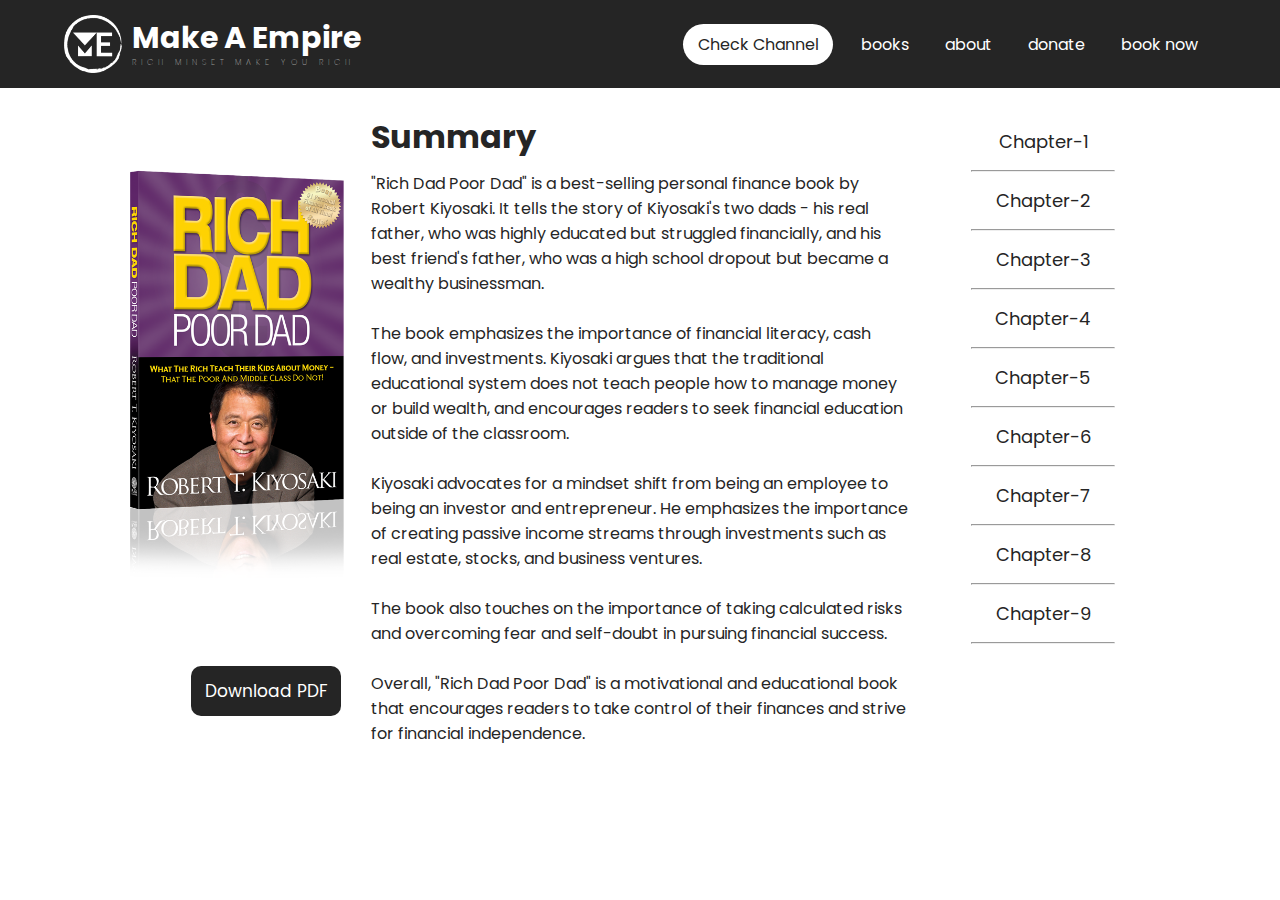
==== index.html @ 9f9144a9 "logo added" ====
<!DOCTYPE html>
<html lang="en">
<head>
    <meta charset="UTF-8">
    <meta http-equiv="X-UA-Compatible" content="IE=edge">
    <meta name="viewport" content="width=device-width, initial-scale=1.0">
    <link rel="preconnect" href="https://fonts.googleapis.com">
    <link rel="preconnect" href="https://fonts.gstatic.com" crossorigin>
    <link href="https://fonts.googleapis.com/css2?family=Poppins:ital,wght@0,100;0,200;0,300;0,500;0,600;0,700;1,100;1,300;1,400;1,500&display=swap" rel="stylesheet">
    <title>Make an Empire - E-Book and book</title>
    <link rel="stylesheet" href="mystyle.css">
</head>
<body>
    <div class="main-contant">
        <nav>
            <div class="logo">
                <img src="img/white logo.png" alt="main logo">
                <div class="logo-text">
                    <h1>Make A Empire</h1>
                    <p>rich minset make you rich</p>
                </div>   
            </div>
            <div class="menu">
                <ul>
                    <a href="https://www.youtube.com/@MakeAempire"><li class="active">Check Channel</li></a>
                    <a href=""><li>books</li></a>
                    <a href=""><li>about</li></a>
                    <a href=""><li>donate</li></a>
                    <a href=""><li>book now</li></a>
                </ul>
            </div>
        </nav>

    <div class="container">
        <div class="row-1">
            <div class="col-1">
                <img src="img/01.png" alt="book images">
                <button><a href="pdf/Rich Dad Poor Dad ( PDFDrive ).pdf" download>Download PDF</a></button>
            </div>
            <div class="col-2">
                <h1>Summary</h1>
                <p>"Rich Dad Poor Dad" is a best-selling personal finance book by Robert Kiyosaki. It tells the story of Kiyosaki's two dads - his real father, who was highly educated but struggled financially, and his best friend's father, who was a high school dropout but became a wealthy businessman.
                    <br>
                    <br>
                    The book emphasizes the importance of financial literacy, cash flow, and investments. Kiyosaki argues that the traditional educational system does not teach people how to manage money or build wealth, and encourages readers to seek financial education outside of the classroom.
                    <br>
                    <br>
                    
                    Kiyosaki advocates for a mindset shift from being an employee to being an investor and entrepreneur. He emphasizes the importance of creating passive income streams through investments such as real estate, stocks, and business ventures.
                    <br>
                    <br>
                    
                    The book also touches on the importance of taking calculated risks and overcoming fear and self-doubt in pursuing financial success.
                    <br>
                    <br>
                    
                    Overall, "Rich Dad Poor Dad" is a motivational and educational book that encourages readers to take control of their finances and strive for financial independence.
                                       
            </p>
            </div>
            <div class="col-3">
                <ul>
                    <li id="chapter01">Chapter-1</li>
                    <hr>
                    <li id="chapter02">Chapter-2</li>
                    <hr>
                    <li id="chapter03">Chapter-3</li>
                    <hr>
                    <li id="chapter04">Chapter-4</li>
                    <hr>
                    <li id="chapter05">Chapter-5</li>
                    <hr>
                    <li id="chapter06">Chapter-6</li>
                    <hr>
                    <li id="chapter07">Chapter-7</li>
                    <hr>
                    <li id="chapter08">Chapter-8</li>
                    <hr>
                    <li id="chapter09">Chapter-9</li>
                    <hr>
                </ul>
            </div>

        </div>

        <!-- chapter-1 secction  -->
    <div class="chapter-1">
        <section class="c-1">

            <div class="box">
                <h1>Chapter-1(Rich Dad Poor Dad)</h1>
                <p>Chapter 1 of "Rich Dad Poor Dad" by Robert Kiyosaki introduces the author and the two dads he learned from, his "rich dad" and his "poor dad." Kiyosaki's "poor dad" was his biological father, who had a Ph.D. and a high-paying job as an educator but struggled financially. Kiyosaki's "rich dad" was the father of his best friend, who didn't have a college education but was extremely wealthy.
                    <br>
                    <br>
                    Kiyosaki explains that his two dads had different beliefs about money and success. His poor dad believed that education was the key to success and that working for a salary was the best way to make a living. His rich dad, on the other hand, believed in learning about money and investing in assets to generate passive income.
                    <br>
                    <br>
                    Kiyosaki also introduces the concept of financial literacy, which he defines as "the ability to read and understand financial statements." He argues that financial literacy is not taught in schools and that many people, including his poor dad, struggle financially because they don't understand the basics of money management.
                    <br>
                    <br>
                    Finally, Kiyosaki emphasizes that the ideas he learned from his rich dad are not just about making money but about achieving financial freedom and independence. He believes that everyone has the potential to become financially literate and achieve financial success, regardless of their background or education.</p>

            <button onclick="goBack()"> Back</button>
            </div>
        </section>
    </div>
    <div class="chapter-2">
        <section class="c-1">

            <div class="box">
                <h1>Chapter-2(Rich Dad Poor Dad)</h1>
                <p>
                    Chapter 2 of "Rich Dad Poor Dad" by Robert Kiyosaki is titled "The Rich Don't Work for Money." In this chapter, Kiyosaki talks about his first job, which was working for his "rich dad" at his store.
                    <br>
                    <br>
                    Kiyosaki explains that his "rich dad" taught him and his friend Mike, who also worked at the store, about the importance of financial education. He taught them that it was important to learn how money works and how to make money work for them, rather than just working for money.
                    <br>
                    <br>
                    One of the key lessons Kiyosaki learned from his "rich dad" was about the difference between assets and liabilities. He explains that an asset is something that puts money in your pocket, while a liability is something that takes money out of your pocket. He also notes that many people mistakenly think that their house is an asset, when in reality, it is often a liability, because it requires money for upkeep and maintenance.
                    <br>
                    <br>
                    Kiyosaki also talks about the importance of learning how to manage risk. He explains that his "rich dad" encouraged him to take risks and learn from his failures, because that is how he would learn and grow as an investor.
                    <br>
                    <br>
                    Overall, the main message of this chapter is that it is important to learn how to make money work for you, rather than just working for money. By developing financial literacy and learning about assets, liabilities, and risk management, you can create a path towards financial freedom and independence.
                </p>
            <button onclick="goBack()"> Back</button>
            </div>
        </section>
    </div>
    <div class="chapter-3">
        <section class="c-1">

            <div class="box">
                <h1>Chapter-3(Rich Dad Poor Dad)</h1>
                <p>
                    Chapter 3 of "Rich Dad Poor Dad" by Robert Kiyosaki is titled "Why Teach Financial Literacy?" In this chapter, Kiyosaki explains the importance of teaching financial literacy to children and adults alike.
                    <br>
                    <br>
                    Kiyosaki talks about how his "rich dad" taught him and his friend Mike about money and investing from a young age, and how this education helped them become financially successful. He contrasts this with the financial education he received from his "poor dad," who believed that the best way to become rich was to work hard, get a good education, and save money.
                    <br>
                    <br>
                    According to Kiyosaki, the problem with this approach is that it assumes that the economy will always be stable and that a job will always be secure. He argues that in today's economy, it is more important than ever to have financial literacy and be able to create multiple streams of income.
                    <br>
                    <br>
                    Kiyosaki also discusses the importance of financial literacy in relation to debt. He notes that many people are trapped in debt because they do not understand how money works and how to manage their finances. He argues that by learning about money and investing, you can become more financially stable and independent.
                    <br>
                    <br>
                    Finally, Kiyosaki emphasizes the importance of taking action and putting what you learn into practice. He notes that many people know what they should be doing to improve their finances, but they do not take action because of fear or a lack of motivation.
                    <br>
                    <br>
                    Overall, the main message of this chapter is that financial literacy is essential for success in today's economy. By learning about money, investing, and debt management, you can create a path towards financial independence and freedom. However, it is important to take action and put what you learn into practice in order to achieve your goals.
                </p>
            <button onclick="goBack()"> Back</button>
            </div>
        </section>
    </div>
    <div class="chapter-4">
        <section class="c-1">

            <div class="box">
                <h1>Chapter-4(Rich Dad Poor Dad)</h1>
                <p>
                    Chapter 4 of "Rich Dad Poor Dad" by Robert Kiyosaki is titled "The History of Taxes and the Power of Corporations." In this chapter, Kiyosaki discusses the history of taxes and the role of corporations in creating wealth.
                    <br>
                    <br>
                    Kiyosaki explains that taxes were originally created to fund wars and other government expenses, but over time they have become more complex and burdensome. He notes that taxes can take a significant chunk out of your income, and that it is important to understand how taxes work in order to minimize your tax burden.
                    <br>
                    <br>
                    Kiyosaki also talks about the power of corporations in creating wealth. He notes that corporations have many advantages over individuals when it comes to taxes and investing. For example, corporations can take advantage of tax deductions and other incentives, and they can also raise capital more easily than individuals.
                    <br>
                    <br>
                    According to Kiyosaki, one of the key lessons to learn from this is that it is important to think like a business owner, even if you are an employee. He argues that by understanding the advantages of corporations and investing like a business owner, you can create wealth and minimize your tax burden.
                    <br>
                    <br>
                    Finally, Kiyosaki talks about the importance of financial education in understanding taxes and investing. He argues that many people are afraid of taxes and investing because they do not understand how they work. By learning about taxes and investing, you can become more confident and successful in managing your finances.
                    <br>
                    <br>
                    Overall, the main message of this chapter is that taxes and corporations play a significant role in creating wealth. By understanding how taxes and corporations work, and by thinking like a business owner, you can create wealth and minimize your tax burden. Financial education is key to understanding these concepts and becoming successful in managing your finances.   
                </p>
            <button onclick="goBack()"> Back</button>
            </div>
        </section>
    </div>
    <div class="chapter-5">
        <section class="c-1">

            <div class="box">
                <h1>Chapter-5(Rich Dad Poor Dad)</h1>
                <p>
                    Chapter 5 of "Rich Dad Poor Dad" by Robert Kiyosaki is titled "The Rich Invent Money." In this chapter, Kiyosaki talks about the difference between working for money and making money work for you.
                    <br>
                    <br>
                    Kiyosaki explains that the rich invent money by creating or investing in assets that generate cash flow. He notes that assets can be anything that puts money in your pocket, such as stocks, real estate, or businesses.
                    <br>
                    <br>
                    According to Kiyosaki, the key to creating wealth is to focus on acquiring assets that generate cash flow, rather than just working for a paycheck. He notes that many people focus on saving money or paying off debt, but these strategies do not necessarily create wealth. Instead, he argues that it is important to focus on building assets that can generate passive income.
                    <br>
                    <br>
                    Kiyosaki also talks about the importance of taking calculated risks in order to create wealth. He notes that the rich are willing to take risks because they understand how money works and how to manage risk. He encourages readers to start small and gradually build up their portfolio of assets over time.
                    <br>
                    <br>
                    Finally, Kiyosaki emphasizes the importance of financial education in creating wealth. He notes that many people are afraid of investing because they do not understand how it works. By learning about money and investing, you can become more confident and successful in managing your finances.
                    <br>
                    <br>
                    Overall, the main message of this chapter is that the rich invent money by acquiring assets that generate cash flow. By focusing on creating passive income streams and taking calculated risks, you can create wealth and achieve financial independence. Financial education is key to understanding how money works and becoming successful in managing your finances.
                </p>
            <button onclick="goBack()"> Back</button>
            
            </div>
        </section>
    </div>
    <div class="chapter-6">
        <section class="c-1">

            <div class="box">
                <h1>Chapter-6(Rich Dad Poor Dad)</h1>
                <p>
                    Chapter 6 of "Rich Dad Poor Dad" by Robert Kiyosaki is titled "Work to Learn-Don't Work for Money." In this chapter, Kiyosaki emphasizes the importance of investing in your education and learning new skills in order to create wealth.
                    <br>
                    <br>
                    Kiyosaki notes that many people focus on working for money, rather than investing in their education and learning new skills. He argues that this is a mistake because jobs are becoming less secure, and it is becoming increasingly important to be able to adapt and learn new things.
                    <br>
                    <br>
                    According to Kiyosaki, the key to creating wealth is to work to learn, rather than working for money. He notes that by investing in your education and learning new skills, you can create opportunities for yourself and become more valuable to others.
                    <br>
                    <br>
                    Kiyosaki also talks about the importance of developing a financial education. He notes that many people are afraid of money and investing because they do not understand how they work. By developing a financial education, you can become more confident and successful in managing your finances.
                    <br>
                    <br>
                    Finally, Kiyosaki emphasizes the importance of taking action and applying what you learn. He notes that many people know what they should be doing to improve their financial situation, but they do not take action. He encourages readers to start small and gradually build up their knowledge and skills over time.
                    <br>
                    <br>
                    Overall, the main message of this chapter is that it is important to invest in your education and learning new skills in order to create wealth. By working to learn, rather than working for money, you can create opportunities for yourself and become more valuable to others. Financial education is key to understanding how money works and becoming successful in managing your finances. It is also important to take action and apply what you learn in order to achieve your goals. 
                </p>
            <button onclick="goBack()"> Back</button>
            
            </div>
        </section> 
    </div>
    <div class="chapter-7">
        <section class="c-1">

            <div class="box">
                <h1>Chapter-7(Rich Dad Poor Dad)</h1>
                <p>
                    Chapter 7 of "Rich Dad Poor Dad" by Robert Kiyosaki is titled "Overcoming Obstacles." In this chapter, Kiyosaki talks about the common obstacles that prevent people from achieving financial independence and offers strategies for overcoming them.

                    Kiyosaki notes that one of the biggest obstacles to financial independence is fear. He explains that fear often prevents people from taking risks and making investments that could lead to wealth creation. He encourages readers to recognize their fears and to take calculated risks in order to overcome them.
                    
                    Another obstacle to financial independence is lack of knowledge. Kiyosaki notes that many people are not financially educated and do not understand how money works. He encourages readers to invest in their financial education and to seek out information and resources that can help them become more knowledgeable about money and investing.
                    
                    Kiyosaki also talks about the importance of having a strong mindset and a positive attitude. He notes that many people have limiting beliefs that hold them back from achieving their goals. He encourages readers to develop a growth mindset and to focus on the possibilities rather than the limitations.
                    
                    Finally, Kiyosaki emphasizes the importance of taking action and being persistent in the face of setbacks. He notes that many people give up too easily and do not persist in their efforts to achieve their goals. He encourages readers to stay focused on their goals and to take consistent action towards achieving them.
                    
                    Overall, the main message of this chapter is that there are common obstacles that prevent people from achieving financial independence, but these obstacles can be overcome with the right mindset, knowledge, and actions. By recognizing and addressing these obstacles, and by taking consistent action towards their goals, readers can achieve financial independence and create the life they want. 
                </p>
            <button onclick="goBack()"> Back</button>
            
            </div>
        </section>
    </div>
    <div class="chapter-8">
        <section class="c-1">

            <div class="box">
                <h1>Chapter-8(Rich Dad Poor Dad)</h1>
                <p>
                    Chapter 8 of "Rich Dad Poor Dad" by Robert Kiyosaki is titled "Getting Started." In this chapter, Kiyosaki offers practical advice for readers who want to begin building wealth and achieving financial independence.
                    <br>
                    <br>
                    Kiyosaki notes that the first step to getting started is to change your mindset and adopt a new way of thinking about money. He encourages readers to think of money as a tool for creating wealth, rather than just a means of exchange.
                    <br>
                    <br>
                    Next, Kiyosaki advises readers to take stock of their current financial situation and to create a plan for achieving their financial goals. He notes that it is important to have a clear understanding of your income, expenses, assets, and liabilities, and to develop a strategy for increasing your income and acquiring assets that generate passive income.
                    <br>
                    <br>
                    Kiyosaki also emphasizes the importance of taking action and making small, consistent steps towards your financial goals. He encourages readers to start by setting small financial goals and gradually building up their knowledge and skills over time.
                    <br>
                    <br>
                    Finally, Kiyosaki notes that it is important to surround yourself with people who support and encourage your financial goals. He advises readers to seek out mentors and like-minded individuals who can offer guidance and support as they work towards achieving financial independence.
                    <br>
                    <br>
                    Overall, the main message of this chapter is that getting started on the path to financial independence requires a change in mindset, a clear understanding of your financial situation, a plan for achieving your goals, consistent action, and a supportive network of mentors and peers. By taking these steps, readers can begin building wealth and creating the life they want.
                </p>
            <button onclick="goBack()"> Back</button>
            
            </div>
        </section>
    </div>
    <div class="chapter-9">
        <section class="c-1">

            <div class="box">
                <h1>Chapter-9(Rich Dad Poor Dad)</h1>
                <p>
                    Chapter 9 of "Rich Dad Poor Dad" by Robert Kiyosaki is titled "The CASHFLOW Pattern of Asset Acquisition." In this chapter, Kiyosaki introduces readers to his "CASHFLOW" pattern for acquiring assets and building wealth.                    
                    <br>
                    <br>
                    The CASHFLOW pattern consists of five steps:
                    <br>
                    <br>
                    <ul>
                        <li>Find a reason greater than reality: Kiyosaki notes that having a strong "why" is essential for building wealth. He encourages readers to find a reason for wanting to become financially independent that is greater than the day-to-day realities of life.</li>
                        <br>
                        <li>Make daily choices: Kiyosaki emphasizes that building wealth requires making daily choices that are aligned with your financial goals. He encourages readers to focus on acquiring assets that generate passive income, rather than liabilities that drain their resources. </li>
                        <br>
                        <li>Choose friends carefully: Kiyosaki notes that the people we surround ourselves with can have a significant impact on our financial success. He advises readers to choose friends and mentors who are financially successful and can offer guidance and support.</li>
                        <br>
                        <li>Master a formula and then learn a new one: Kiyosaki encourages readers to master a formula for acquiring assets that generate passive income, and then to continue learning and adapting as they progress on their financial journey.</li>
                        <br>
                        <li>Pay yourself first: Kiyosaki emphasizes the importance of paying yourself first by investing in assets that generate passive income, rather than relying solely on earned income from a job.</li>
                        <br>
                    </ul>
                    <br>
                </p>
                <p>
                    Overall, the main message of this chapter is that building wealth requires a systematic approach to acquiring assets and generating passive income. By following the CASHFLOW pattern, readers can develop the habits and mindset needed to achieve financial independence and create the life they want.
                </p>
            <button onclick="goBack()"> Back</button>
            
            </div>
        </section>
    </div>








    </div>



























    </div>
    <!-- script section and events  -->
    <script src="main.js"></script>
</body>
</html>
---- mystyle.css ----
*{
    padding: 0;
    margin: 0;
    font-family: poppins, sans-serif;
    text-decoration: none;
    list-style: none;
    box-sizing: border-box;
    color: white;
}


/* scroll bar  */

::-webkit-scrollbar{
    background-color: white;
    width: 8px;
}
::-webkit-scrollbar-thumb{
    background-color: #252525;
    border-radius: 10px;
}

/* navbar style  */

nav{
    width: 100%;
    height: 100%;
    padding: 15px 5%;
    background-color:#252525;
    display: flex;
    justify-content: space-between;
    z-index: 111;
}
nav .menu ul{
    display: flex;
    text-align: center;
    justify-content: center;
    align-items: center;
    transition: 1s;

}
.logo{
    display: flex;
}
.logo h1{
    font-size: 30px;
    margin: 0;
    color: #ffff;
}
.logo p{
    text-transform: uppercase;
    font-weight: 100;
    font-size: 8px;
    letter-spacing: 5px;
    margin-top: -4px;
}
nav img{
    width: 58px;
    margin-right: 10px;
}
nav .menu{
    margin: auto 0;
}
nav .menu ul a{
    margin: 0 10px;

}
nav .menu ul li{
    transition: 1s;
    width: 100%;
    padding: 8px;
    border-radius: 25px;
}
.menu ul a .active{
    background-color: rgb(255, 255, 255);
    padding: 8px;
    width: 150px;
    border-radius: 25px;
    color: #252525;
}
.menu ul a .active:hover{
    margin: 0;
    width: 150px;
    color: white;
    
}

.menu ul a li:hover{
    color: #252525;
    margin: 0 10px;
    width: 100%;
    background-color:  #00ffff;
}

/* conatianer style  */

.container{
    padding: 25px 8%;
    position: relative;
}
.row-1 h1{
    color: #252525;
    margin-bottom: 10px;

}
.row-1 p{
    color: #252525;
    font-weight: 400;

}
.row-1{
    display: flex;
    
}
.col-1 img{
    width: 80%;
    margin: auto;
}
.col-1{
    flex-basis: 25%;
    display: flex;
    flex-direction: column;
    align-items: end;
}
.col-2{
    flex-basis: 50%;
}


.col-3{
    flex-basis: 10%;
}

.col-3 ul li{
    color: #252525;

}

.col-3{
    text-align: center;
    width: 100%;
    margin: 0 auto;
}
.col-3 hr{
    width: 80%;
    margin: 0 auto;
}
.col-3 ul li{
    width: 180px;
    padding: 15px;
    font-size: 18px;
    transition: 0.5s;
}
.col-3 ul li:hover{
    color: white;
}
.col-3 ul li:hover {
    background-color: #252525;
    border-radius: 2px;
}

.row-1 button{
    font-size: 17px;
    border-radius: 10px;
    outline: none;
    border: none;
    padding: 12px;
    width: 150px;
    background-color: #252525;
    margin: 30px;
    transition: 0.5s;
}
.row-1 button:hover{
    background-color: #00ffff ;
}
.row-1 button:hover a{
    color: #252525;
}

/* chapter-box  */

 
.chapter-1,
.chapter-2,
.chapter-3,
.chapter-4,
.chapter-5,
.chapter-6,
.chapter-7,
.chapter-8,
.chapter-9,
.chapter-10{
    display: flex;
    justify-content: center;
    align-items: center;
    width: 100%;
    display: none;
}
.c-1{
    top: 0;
    position: absolute;
    background-color: #25252564;
    height: 100vh;
    display: flex;
    flex-direction: column;
    justify-content: center;
    align-items: center;


}
.box p,h1{
    color: #252525;
    margin-bottom: 25px;
}
.box ul li{
    color: #252525;
    list-style: decimal;
}
.box button{
    background-color: #252525;
    color: white;
    width: 150px;
    border-radius: 25px;
    padding: 8px;
    cursor: pointer;
}
.box{
    background-color: #ffff;
    width: 80%;
    padding: 40px;
    border-radius: 5px;

}
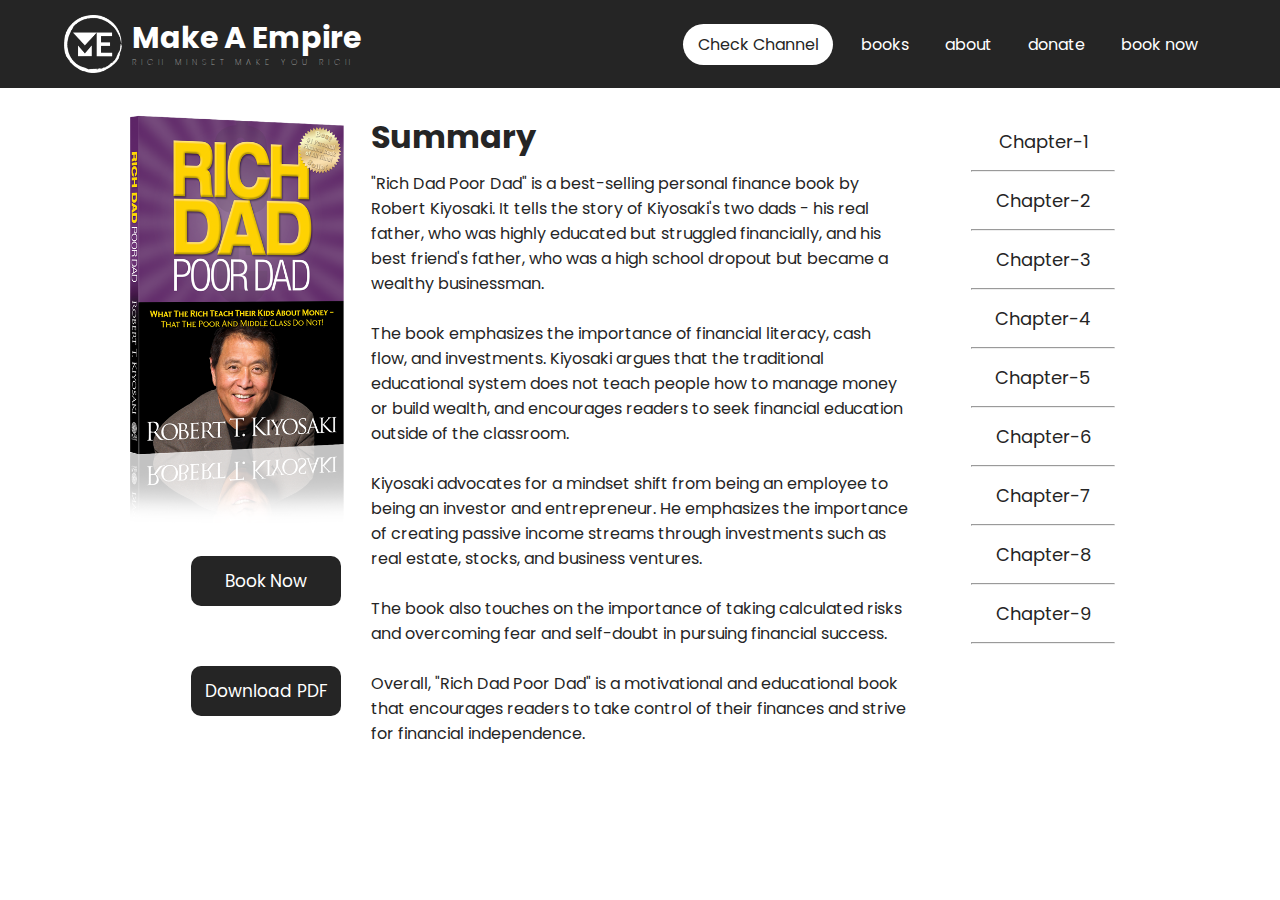
==== commit dea0fa7e: "aa" ====
--- a/index.html
+++ b/index.html
@@ -13,6 +13,7 @@
 <body>
     <div class="main-contant">
         <nav>
+            <a href="index.html">
             <div class="logo">
                 <img src="img/white logo.png" alt="main logo">
                 <div class="logo-text">
@@ -20,10 +21,11 @@
                     <p>rich minset make you rich</p>
                 </div>   
             </div>
+            </a>
             <div class="menu">
                 <ul>
                     <a href="https://www.youtube.com/@MakeAempire"><li class="active">Check Channel</li></a>
-                    <a href=""><li>books</li></a>
+                    <a href="books.html"><li>books</li></a>
                     <a href=""><li>about</li></a>
                     <a href=""><li>donate</li></a>
                     <a href=""><li>book now</li></a>
@@ -35,6 +37,7 @@
         <div class="row-1">
             <div class="col-1">
                 <img src="img/01.png" alt="book images">
+                <button><a href="https://amzn.to/3ZfcJRY">Book Now</a></button>
                 <button><a href="pdf/Rich Dad Poor Dad ( PDFDrive ).pdf" download>Download PDF</a></button>
             </div>
             <div class="col-2">
@@ -60,23 +63,23 @@
             </div>
             <div class="col-3">
                 <ul>
-                    <li id="chapter01">Chapter-1</li>
-                    <hr>
-                    <li id="chapter02">Chapter-2</li>
-                    <hr>
-                    <li id="chapter03">Chapter-3</li>
-                    <hr>
-                    <li id="chapter04">Chapter-4</li>
-                    <hr>
-                    <li id="chapter05">Chapter-5</li>
-                    <hr>
-                    <li id="chapter06">Chapter-6</li>
-                    <hr>
-                    <li id="chapter07">Chapter-7</li>
-                    <hr>
-                    <li id="chapter08">Chapter-8</li>
-                    <hr>
-                    <li id="chapter09">Chapter-9</li>
+                    <li title="Click to check the chapter" id="chapter01">Chapter-1</li>
+                    <hr>
+                    <li title="Click to check the chapter" id="chapter02">Chapter-2</li>
+                    <hr>
+                    <li title="Click to check the chapter" id="chapter03">Chapter-3</li>
+                    <hr>
+                    <li title="Click to check the chapter" id="chapter04">Chapter-4</li>
+                    <hr>
+                    <li title="Click to check the chapter" id="chapter05">Chapter-5</li>
+                    <hr>
+                    <li title="Click to check the chapter" id="chapter06">Chapter-6</li>
+                    <hr>
+                    <li title="Click to check the chapter" id="chapter07">Chapter-7</li>
+                    <hr>
+                    <li title="Click to check the chapter" id="chapter08">Chapter-8</li>
+                    <hr>
+                    <li title="Click to check the chapter" id="chapter09">Chapter-9</li>
                     <hr>
                 </ul>
             </div>
--- a/mystyle.css
+++ b/mystyle.css
@@ -41,6 +41,7 @@
 }
 .logo{
     display: flex;
+    cursor: pointer;
 }
 .logo h1{
     font-size: 30px;
@@ -110,6 +111,7 @@
 }
 .row-1{
     display: flex;
+    flex-wrap: wrap;
     
 }
 .col-1 img{
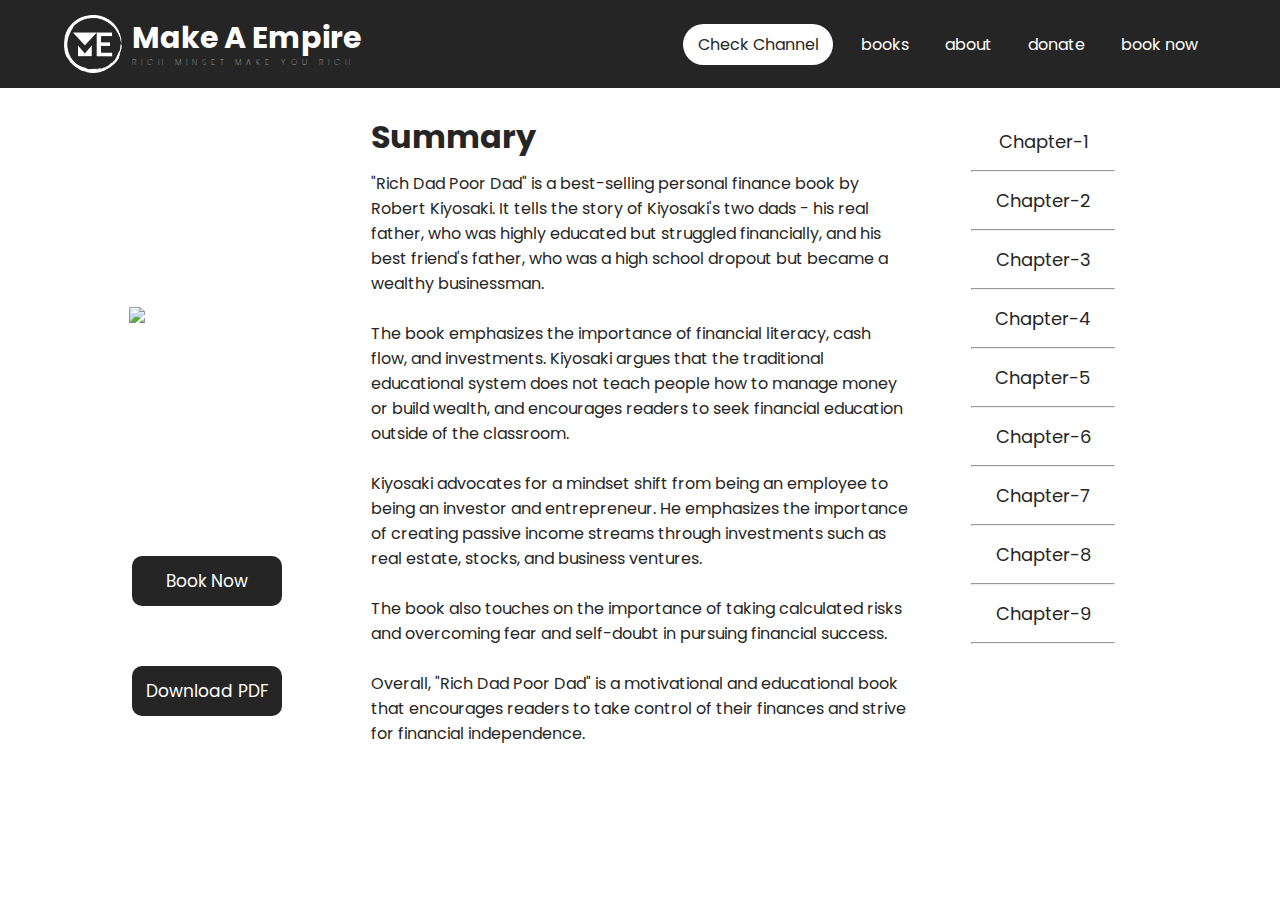
==== commit face5ac6: "01" ====
--- a/index.html
+++ b/index.html
@@ -36,9 +36,12 @@
     <div class="container">
         <div class="row-1">
             <div class="col-1">
-                <img src="img/01.png" alt="book images">
-                <button><a href="https://amzn.to/3ZfcJRY">Book Now</a></button>
-                <button><a href="pdf/Rich Dad Poor Dad ( PDFDrive ).pdf" download>Download PDF</a></button>
+                <img src="img/rich dad poor dad.png" alt="book images">
+                <div class="btn">
+                    <button><a href="https://amzn.to/3ZfcJRY">Book Now</a></button>
+                    <button><a href="pdf/Rich Dad Poor Dad ( PDFDrive ).pdf" download>Download PDF</a></button>
+                </div>
+                
             </div>
             <div class="col-2">
                 <h1>Summary</h1>
@@ -248,15 +251,20 @@
                 <h1>Chapter-7(Rich Dad Poor Dad)</h1>
                 <p>
                     Chapter 7 of "Rich Dad Poor Dad" by Robert Kiyosaki is titled "Overcoming Obstacles." In this chapter, Kiyosaki talks about the common obstacles that prevent people from achieving financial independence and offers strategies for overcoming them.
-
+                    <br>
+                    <br>
                     Kiyosaki notes that one of the biggest obstacles to financial independence is fear. He explains that fear often prevents people from taking risks and making investments that could lead to wealth creation. He encourages readers to recognize their fears and to take calculated risks in order to overcome them.
-                    
+                    <br>
+                    <br>
                     Another obstacle to financial independence is lack of knowledge. Kiyosaki notes that many people are not financially educated and do not understand how money works. He encourages readers to invest in their financial education and to seek out information and resources that can help them become more knowledgeable about money and investing.
-                    
+                    <br>
+                    <br>
                     Kiyosaki also talks about the importance of having a strong mindset and a positive attitude. He notes that many people have limiting beliefs that hold them back from achieving their goals. He encourages readers to develop a growth mindset and to focus on the possibilities rather than the limitations.
-                    
+                    <br>
+                    <br>
                     Finally, Kiyosaki emphasizes the importance of taking action and being persistent in the face of setbacks. He notes that many people give up too easily and do not persist in their efforts to achieve their goals. He encourages readers to stay focused on their goals and to take consistent action towards achieving them.
-                    
+                    <br>
+                    <br>
                     Overall, the main message of this chapter is that there are common obstacles that prevent people from achieving financial independence, but these obstacles can be overcome with the right mindset, knowledge, and actions. By recognizing and addressing these obstacles, and by taking consistent action towards their goals, readers can achieve financial independence and create the life they want. 
                 </p>
             <button onclick="goBack()"> Back</button>
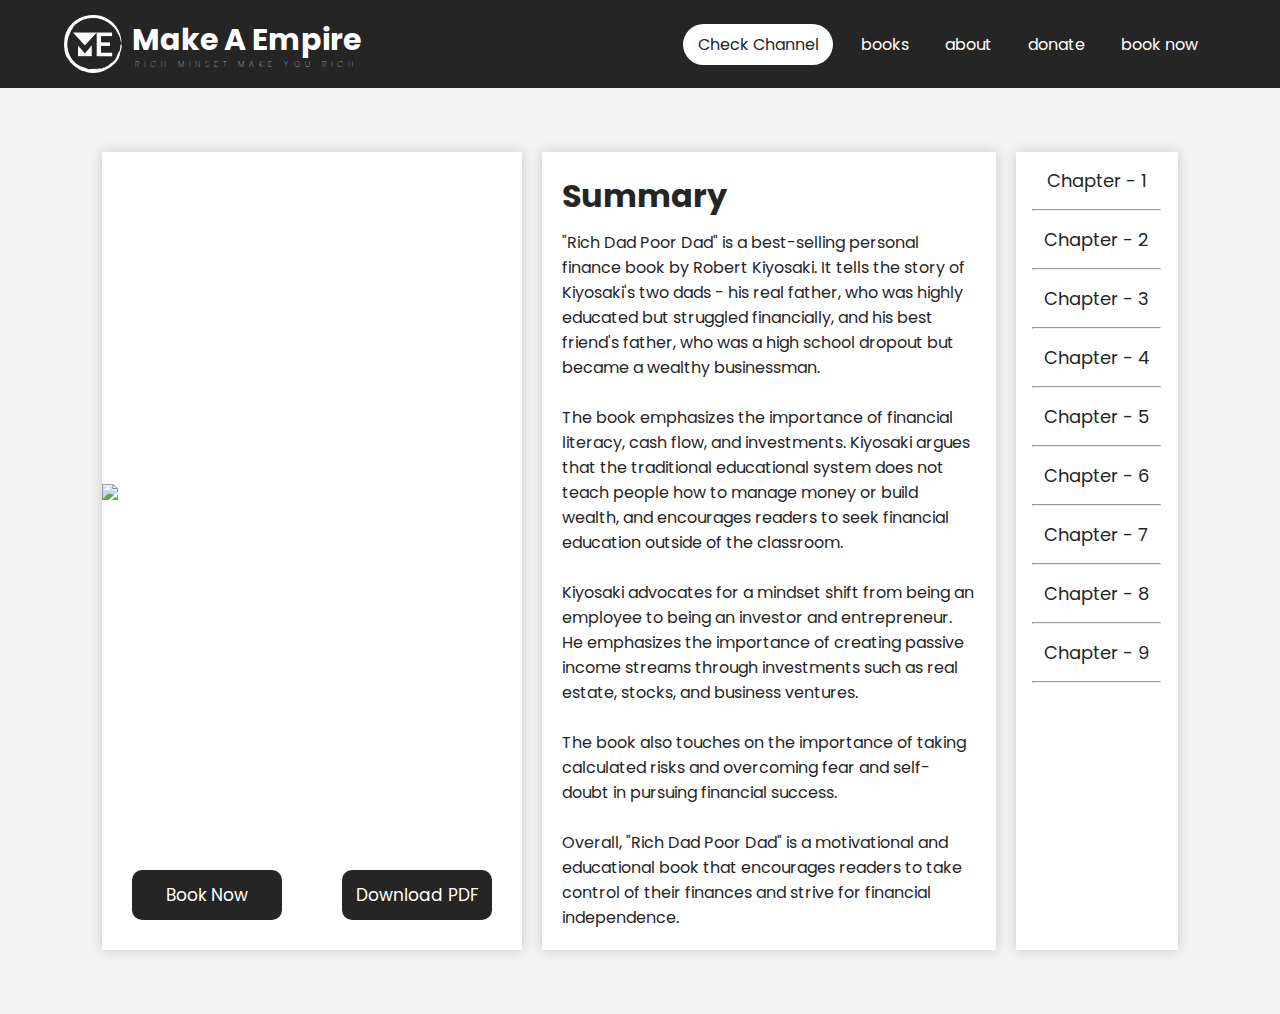
==== commit ca7261d2: "aa" ====
--- a/index.html
+++ b/index.html
@@ -6,6 +6,7 @@
     <meta name="viewport" content="width=device-width, initial-scale=1.0">
     <link rel="preconnect" href="https://fonts.googleapis.com">
     <link rel="preconnect" href="https://fonts.gstatic.com" crossorigin>
+    <script src="https://kit.fontawesome.com/1df1b0320f.js"></script>
     <link href="https://fonts.googleapis.com/css2?family=Poppins:ital,wght@0,100;0,200;0,300;0,500;0,600;0,700;1,100;1,300;1,400;1,500&display=swap" rel="stylesheet">
     <title>Make an Empire - E-Book and book</title>
     <link rel="stylesheet" href="mystyle.css">
@@ -22,6 +23,12 @@
                 </div>   
             </div>
             </a>
+            <div class="menu-icon">
+                <input type="checkbox" class="menu-toggleInput" id="menu-toggle">
+                <label onclick="toggle()" class="menu-toggleLabel" for="menu-toggle">
+                    <div class="menu-toggleBar"></div>
+                </label>
+            </div>
             <div class="menu">
                 <ul>
                     <a href="https://www.youtube.com/@MakeAempire"><li class="active">Check Channel</li></a>
@@ -66,23 +73,23 @@
             </div>
             <div class="col-3">
                 <ul>
-                    <li title="Click to check the chapter" id="chapter01">Chapter-1</li>
-                    <hr>
-                    <li title="Click to check the chapter" id="chapter02">Chapter-2</li>
-                    <hr>
-                    <li title="Click to check the chapter" id="chapter03">Chapter-3</li>
-                    <hr>
-                    <li title="Click to check the chapter" id="chapter04">Chapter-4</li>
-                    <hr>
-                    <li title="Click to check the chapter" id="chapter05">Chapter-5</li>
-                    <hr>
-                    <li title="Click to check the chapter" id="chapter06">Chapter-6</li>
-                    <hr>
-                    <li title="Click to check the chapter" id="chapter07">Chapter-7</li>
-                    <hr>
-                    <li title="Click to check the chapter" id="chapter08">Chapter-8</li>
-                    <hr>
-                    <li title="Click to check the chapter" id="chapter09">Chapter-9</li>
+                    <li title="Click to check the chapter" id="chapter01">Chapter - 1</li>
+                    <hr>
+                    <li title="Click to check the chapter" id="chapter02">Chapter - 2</li>
+                    <hr>
+                    <li title="Click to check the chapter" id="chapter03">Chapter - 3</li>
+                    <hr>
+                    <li title="Click to check the chapter" id="chapter04">Chapter - 4</li>
+                    <hr>
+                    <li title="Click to check the chapter" id="chapter05">Chapter - 5</li>
+                    <hr>
+                    <li title="Click to check the chapter" id="chapter06">Chapter - 6</li>
+                    <hr>
+                    <li title="Click to check the chapter" id="chapter07">Chapter - 7</li>
+                    <hr>
+                    <li title="Click to check the chapter" id="chapter08">Chapter - 8</li>
+                    <hr>
+                    <li title="Click to check the chapter" id="chapter09">Chapter - 9</li>
                     <hr>
                 </ul>
             </div>
--- a/mystyle.css
+++ b/mystyle.css
@@ -6,7 +6,95 @@
     list-style: none;
     box-sizing: border-box;
     color: white;
-}
+
+}
+
+
+body{
+    background-color: #f3f3f3;
+
+}
+
+/* menu icon style  */
+
+/* // .menu-toggleInput */
+.menu-toggleInput {
+	display: none;
+}
+
+/* // .menu-toggleLabel */
+.menu-toggleLabel {
+	position: absolute;
+	top: 30px;
+	right: 30px;
+	height: 30px;
+	width: 30px;
+	display: none;
+	cursor: pointer;
+	z-index: 1;
+}
+
+/* // .menu-toggleBar */
+.menu-toggleBar,
+.menu-toggleBar::before,
+.menu-toggleBar::after {
+	height: 2px;
+	width: 30px;
+	background: #fff;
+	position: absolute;
+	box-shadow: 1px 1px 1px rgba(0,0,0,0.2);
+}
+
+/* // .menu --closed (unchecked) */
+.menu-toggleBar {
+	top: 14px;
+	left: 0;
+	transition: background .2s .3s, box-shadow .2s .3s;
+}
+
+.menu-toggleBar::before {
+	content: '';
+	top: -8px;
+	left: 0;
+	transition: transform .3s, top .2s .3s;
+}
+
+.menu-toggleBar::after {
+	content: '';
+	top: 8px;
+	left: 0;
+	transition: transform .3s ease-in, top .2s .3s;
+}
+
+/* // .menu --open (checked) */
+.menu-toggleInput:checked + .menu-toggleLabel .menu-toggleBar {
+	background: transparent;
+	box-shadow: none;
+	transition: background .2s, box-shadow .2s;
+}
+
+
+.menu-toggleInput:checked + .menu-toggleLabel .menu-toggleBar::before {
+	top: 0;
+	transform: rotate(225deg);
+	transition: top .2s, transform .3s .2s;
+}
+
+.menu-toggleInput:checked + .menu-toggleLabel .menu-toggleBar::after {
+	top: 0;
+	transform: rotate(315deg);
+	transition: top .2s, transform .3s .2s ease-out;
+}
+
+/* Menu-list (Not styled)*/
+.menu-list {
+	display: none;
+}
+
+.menu-toggleInput:checked + .menu-toggleLabel + .menu-list {
+	display: block;
+}
+
 
 
 /* scroll bar  */
@@ -38,6 +126,12 @@
     align-items: center;
     transition: 1s;
 
+}
+.logo-text{
+    display: flex;
+    flex-direction: column;
+    justify-content: center;
+    align-items: center;
 }
 .logo{
     display: flex;
@@ -96,7 +190,7 @@
 /* conatianer style  */
 
 .container{
-    padding: 25px 8%;
+    padding: 5% 8%;
     position: relative;
 }
 .row-1 h1{
@@ -111,11 +205,14 @@
 }
 .row-1{
     display: flex;
-    flex-wrap: wrap;
     
 }
+.col-1,.col-2,.col-3{
+    background-color: white;
+    box-shadow: 0 0 12px #0000002b;
+}
 .col-1 img{
-    width: 80%;
+    width: 100%;
     margin: auto;
 }
 .col-1{
@@ -124,13 +221,18 @@
     flex-direction: column;
     align-items: end;
 }
+.col-1 .btn{
+    display: flex;
+}
 .col-2{
-    flex-basis: 50%;
+    flex-basis: 55%;
+    margin:0 20px;
+    padding: 20px;
 }
 
 
 .col-3{
-    flex-basis: 10%;
+    flex-basis: 20%;
 }
 
 .col-3 ul li{
@@ -141,14 +243,13 @@
 .col-3{
     text-align: center;
     width: 100%;
-    margin: 0 auto;
 }
 .col-3 hr{
     width: 80%;
     margin: 0 auto;
 }
 .col-3 ul li{
-    width: 180px;
+    width: 100%;
     padding: 15px;
     font-size: 18px;
     transition: 0.5s;
@@ -174,6 +275,8 @@
 }
 .row-1 button:hover{
     background-color: #00ffff ;
+    box-shadow: 8px 8px 11px #00e4fba1;
+    transform: translateY(-10px);
 }
 .row-1 button:hover a{
     color: #252525;
@@ -207,6 +310,7 @@
     flex-direction: column;
     justify-content: center;
     align-items: center;
+    backdrop-filter: blur(4px);
 
 
 }
@@ -225,6 +329,7 @@
     border-radius: 25px;
     padding: 8px;
     cursor: pointer;
+    border: none;
 }
 .box{
     background-color: #ffff;
@@ -232,4 +337,93 @@
     padding: 40px;
     border-radius: 5px;
 
+}
+
+
+
+/* responsive design  */
+
+@media (max-width:1007px) {
+    
+
+    nav{
+        flex-direction: column;
+    }
+
+    .menu{
+        position: fixed;
+        top: 0; 
+        left: 0;
+        width: 60%;
+        height: 100%;
+        background-color: #201b1b87;
+        z-index: 11111;
+        overflow: hidden;
+        transition: 0.5s;
+        backdrop-filter: blur(3px);
+    }
+    .menu ul{
+        display: block !important;
+    }
+    .menu ul a li:hover{
+        border-radius: 0;
+        margin: 0;
+    }
+    .menu ul a .active{
+        width: 100%;
+        border-radius: 0;
+    }
+    .menu-toggleLabel{
+        display: block;
+    }
+
+    .row-1{
+        flex-direction: column;
+    }
+
+
+    .c-1{
+        height: 100%;
+    }
+
+    .logo h1{
+        font-size: 25px;
+    }
+    .logo p{
+        font-size: 5px;
+    }
+    
+    .btn{
+        width: 100%;
+    }
+    .row-1 button{
+        font-size: 14px;
+        margin: 30px 10px;
+    }
+
+
+    .col-2{
+        margin: 20px 0;
+    }
+
+    .col-3{
+        padding: 20px;
+    }
+    .col-3 hr{
+        width: 100%;
+    }
+    .col-3 ul li{
+        width: 100%;
+    }
+    .col-3 ul{
+        text-align: left;
+        
+    }
+
+    
+    .box{
+        width: 90%;
+        padding: 15px;
+    }
+
 }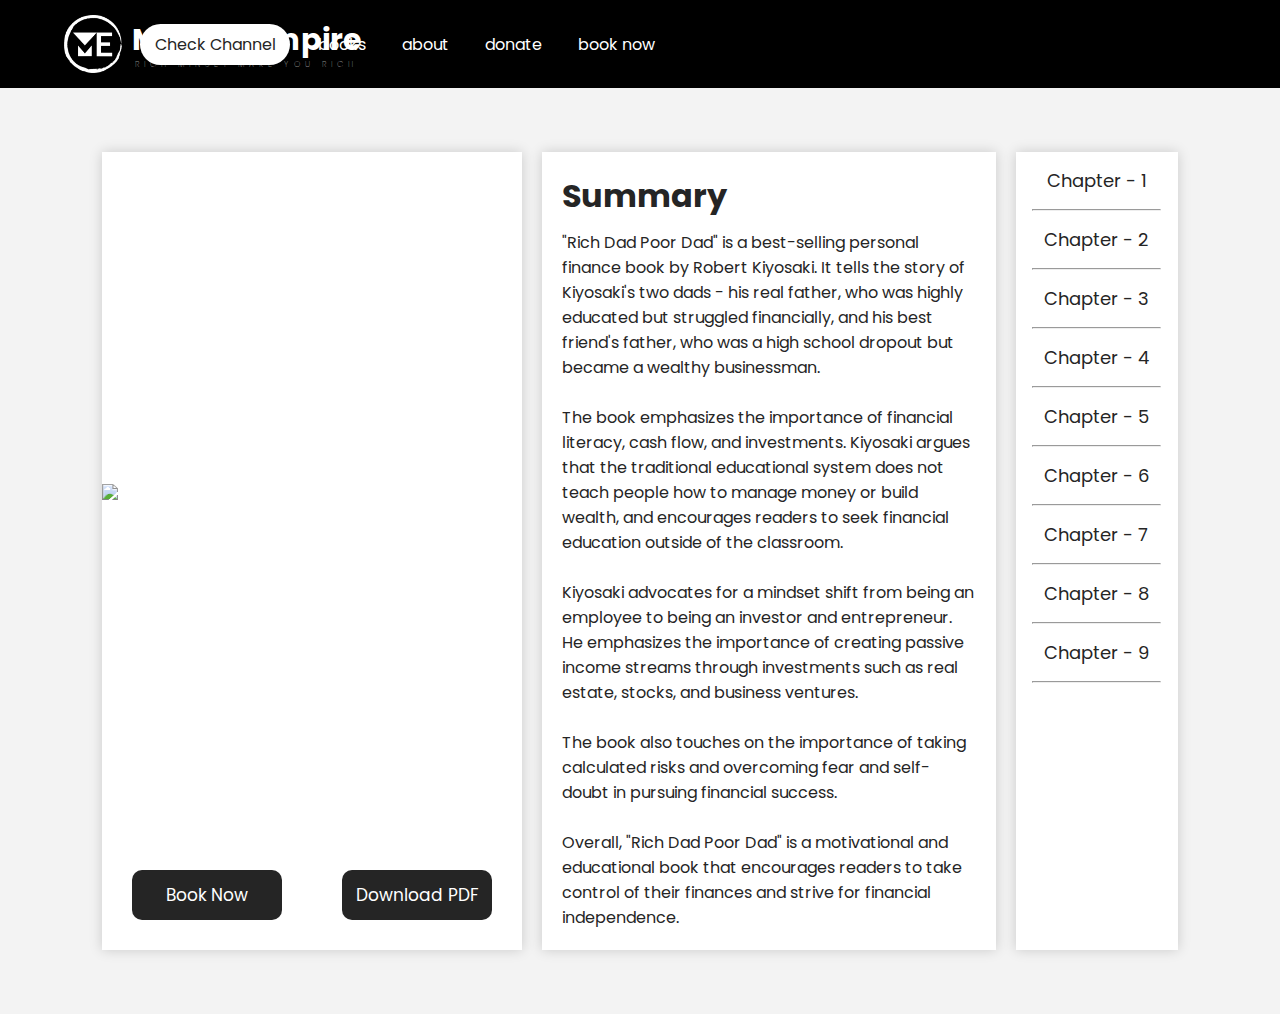
==== commit 6c8567cb: "zz" ====
--- a/index.html
+++ b/index.html
@@ -24,7 +24,7 @@
             </div>
             </a>
             <div class="menu-icon">
-                <input type="checkbox" class="menu-toggleInput" id="menu-toggle">
+                <input  type="checkbox" class="menu-toggleInput" id="menu-toggle">
                 <label onclick="toggle()" class="menu-toggleLabel" for="menu-toggle">
                     <div class="menu-toggleBar"></div>
                 </label>
@@ -43,7 +43,7 @@
     <div class="container">
         <div class="row-1">
             <div class="col-1">
-                <img src="img/rich dad poor dad.png" alt="book images">
+                <img  src="img/rich dad poor dad.png" alt="book images">
                 <div class="btn">
                     <button><a href="https://amzn.to/3ZfcJRY">Book Now</a></button>
                     <button><a href="pdf/Rich Dad Poor Dad ( PDFDrive ).pdf" download>Download PDF</a></button>
--- a/mystyle.css
+++ b/mystyle.css
@@ -97,6 +97,7 @@
 
 
 
+
 /* scroll bar  */
 
 ::-webkit-scrollbar{
@@ -114,7 +115,7 @@
     width: 100%;
     height: 100%;
     padding: 15px 5%;
-    background-color:#252525;
+    background-color:#000000;
     display: flex;
     justify-content: space-between;
     z-index: 111;
@@ -358,7 +359,6 @@
         height: 100%;
         background-color: #201b1b87;
         z-index: 11111;
-        overflow: hidden;
         transition: 0.5s;
         backdrop-filter: blur(3px);
     }
@@ -395,6 +395,7 @@
     
     .btn{
         width: 100%;
+        justify-content: center;
     }
     .row-1 button{
         font-size: 14px;
@@ -423,7 +424,7 @@
     
     .box{
         width: 90%;
-        padding: 15px;
+        padding: 20px;
     }
 
 }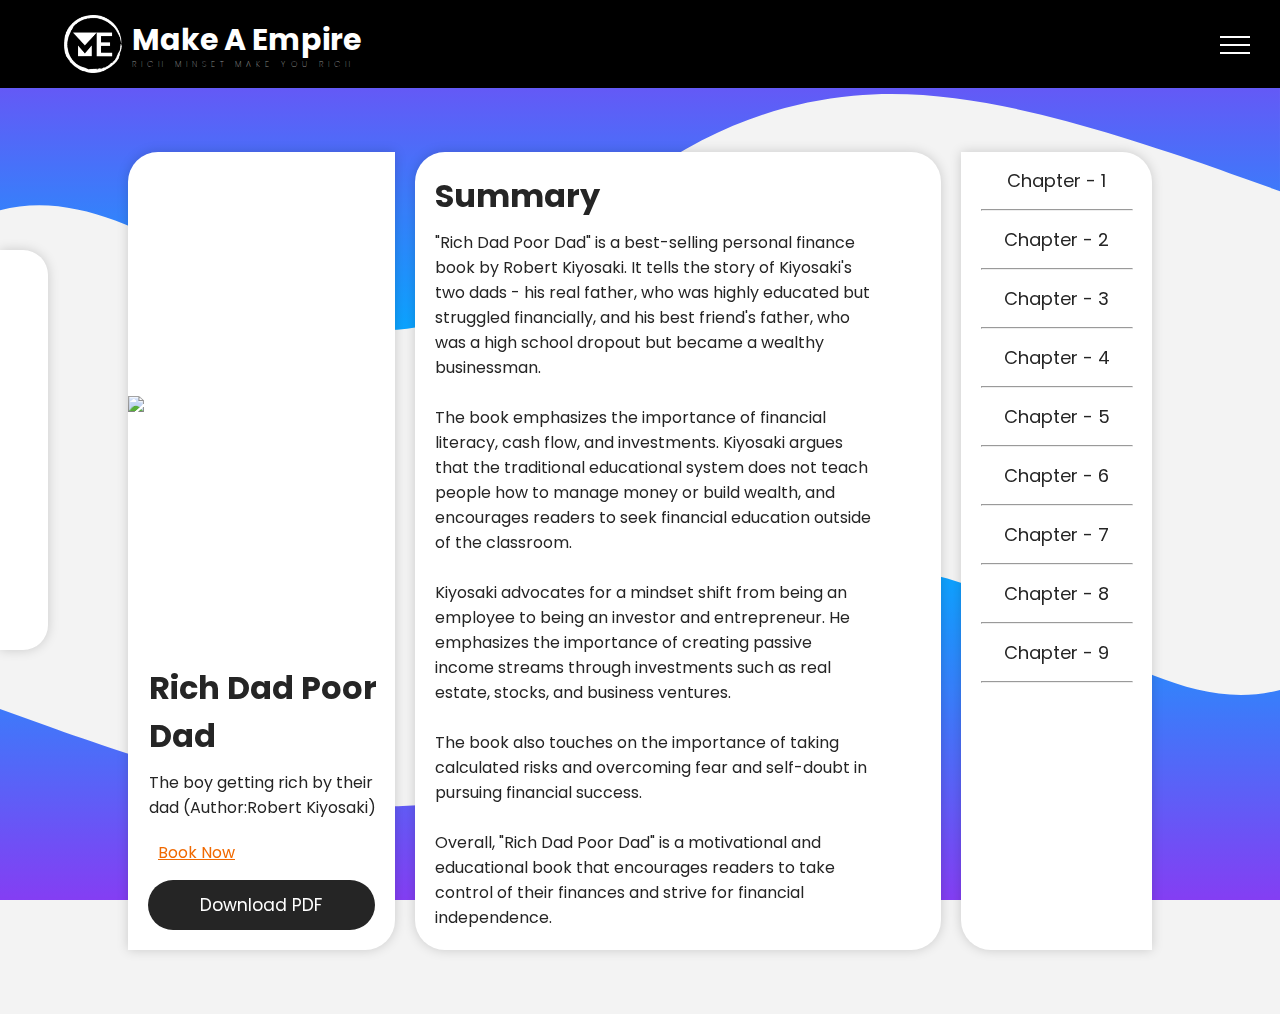
==== commit cf8aa7b5: "a" ====
--- a/index.html
+++ b/index.html
@@ -13,6 +13,9 @@
 </head>
 <body>
     <div class="main-contant">
+        <img src="img/1.svg" alt="wave" class="wave-1">
+        <img src="img/2.svg" alt="wave" class="wave-2">
+
         <nav>
             <a href="index.html">
             <div class="logo">
@@ -37,15 +40,25 @@
                     <a href=""><li>donate</li></a>
                     <a href=""><li>book now</li></a>
                 </ul>
+                
             </div>
         </nav>
 
     <div class="container">
         <div class="row-1">
+            <div class="link">
+                <i class="fa-brands fa-youtube icon"></i>
+                <i class="fa-brands fa-instagram icon"></i>
+                <i class="fa-brands fa-whatsapp icon"></i>
+                <i class="fa-brands fa-google icon"></i>
+                <i class="fa-solid fa-circle-dollar-to-slot icon"></i>
+            </div>
             <div class="col-1">
                 <img  src="img/rich dad poor dad.png" alt="book images">
+                <h1>Rich Dad Poor Dad</h1>
+                <p>The boy getting rich by their dad (Author:Robert Kiyosaki)</p>
                 <div class="btn">
-                    <button><a href="https://amzn.to/3ZfcJRY">Book Now</a></button>
+                    <a class="download" href="https://amzn.to/3ZfcJRY">Book Now</a>
                     <button><a href="pdf/Rich Dad Poor Dad ( PDFDrive ).pdf" download>Download PDF</a></button>
                 </div>
                 
--- a/mystyle.css
+++ b/mystyle.css
@@ -15,7 +15,17 @@
 
 }
 
-/* menu icon style  */
+/*  wave style  */
+.wave-1{
+    position: absolute;
+    top: 0;
+}
+.wave-2{
+    position: fixed;
+    bottom: 0;
+}
+
+
 
 /* // .menu-toggleInput */
 .menu-toggleInput {
@@ -29,7 +39,7 @@
 	right: 30px;
 	height: 30px;
 	width: 30px;
-	display: none;
+	display: block;
 	cursor: pointer;
 	z-index: 1;
 }
@@ -112,6 +122,8 @@
 /* navbar style  */
 
 nav{
+    position: sticky;
+    top: 0;
     width: 100%;
     height: 100%;
     padding: 15px 5%;
@@ -121,7 +133,9 @@
     z-index: 111;
 }
 nav .menu ul{
-    display: flex;
+    height: 100%;
+    display: flex;
+    flex-direction: column;
     text-align: center;
     justify-content: center;
     align-items: center;
@@ -142,6 +156,7 @@
     font-size: 30px;
     margin: 0;
     color: #ffff;
+    width: 100%;
 }
 .logo p{
     text-transform: uppercase;
@@ -149,6 +164,7 @@
     font-size: 8px;
     letter-spacing: 5px;
     margin-top: -4px;
+    width: 100%;
 }
 nav img{
     width: 58px;
@@ -159,40 +175,96 @@
 }
 nav .menu ul a{
     margin: 0 10px;
+    font-size: 20px;
 
 }
 nav .menu ul li{
-    transition: 1s;
+    transition: .5s;
     width: 100%;
     padding: 8px;
     border-radius: 25px;
 }
+.menu {
+    position: fixed;
+    top: 88px;
+    left: 0;
+    width: 100%;
+    height: 100%;
+    background-color: #000000f0;
+    z-index: 11111;
+    transition: 0.5s;
+    backdrop-filter: blur(3px);
+}
 .menu ul a .active{
-    background-color: rgb(255, 255, 255);
     padding: 8px;
-    width: 150px;
+    width: 100%;
     border-radius: 25px;
-    color: #252525;
+    color: #6e31ff;
 }
 .menu ul a .active:hover{
     margin: 0;
-    width: 150px;
-    color: white;
+    color: #ffff;
     
 }
 
 .menu ul a li:hover{
+    color: #00ffff;
+}
+/* icon  */
+
+.link{
+    position: fixed;
+    left: 0;
+    top: 50%;
+    transform: translate(-0%,-50%);
+    height: 400px;
+    padding: 16px;
+    background-color: #fff;
+    display: flex;
+    flex-direction: column;
+    justify-content: space-around;
+    box-shadow: 0 0 12px #0000002b;
+    border-radius: 0px 25px 25px 0px;
+}
+.link .icon{
     color: #252525;
-    margin: 0 10px;
-    width: 100%;
-    background-color:  #00ffff;
-}
+    margin: auto;
+    font-size: 35px;
+    cursor: pointer;
+    padding: 8px;
+    transition: 0.5s;
+    border-radius: 50%;
+
+
+}
+.icon:nth-child(1):hover {
+    color: #FF0000;
+}
+.icon:nth-child(2):hover {
+    color: white;
+    background: radial-gradient(circle at 30% 107%, #fdf497 0%, #fdf497 5%, #fd5949 45%, #d6249f 60%, #285AEB 90%);
+}
+.icon:nth-child(3):hover {
+    color: white;
+    background:#00ff44;
+}
+.icon:nth-child(4):hover {
+    color: white;
+    background:#ff0000;
+}
+.icon:nth-child(5):hover {
+    color: white;
+    background:#5d00ff;
+}
+
 
 /* conatianer style  */
 
 .container{
-    padding: 5% 8%;
+    padding: 5% 0%;
     position: relative;
+    width: 80%;
+    margin: auto 5% auto 10%;
 }
 .row-1 h1{
     color: #252525;
@@ -216,24 +288,44 @@
     width: 100%;
     margin: auto;
 }
+.col-1 h1, p{
+    width: 92%;
+    text-align: left;
+    padding-right: 10px;
+}
 .col-1{
-    flex-basis: 25%;
+    flex-basis: 28%;
     display: flex;
     flex-direction: column;
     align-items: end;
+    border-radius: 30px 0 ;
 }
 .col-1 .btn{
     display: flex;
+    flex-direction: column;
+    width: 100%;
+
+}
+.col-1 .btn {
+    color: #fff;
+}
+.col-1 .download{
+    color: #f06901;
+    text-decoration: underline;
+    margin-left: 30px;
+    margin-top: 20px;
 }
 .col-2{
     flex-basis: 55%;
     margin:0 20px;
     padding: 20px;
+    border-radius: 30px;
 }
 
 
 .col-3{
     flex-basis: 20%;
+    border-radius: 0 30px;
 }
 
 .col-3 ul li{
@@ -265,22 +357,21 @@
 
 .row-1 button{
     font-size: 17px;
-    border-radius: 10px;
+    border-radius: 25px;
     outline: none;
     border: none;
     padding: 12px;
-    width: 150px;
     background-color: #252525;
-    margin: 30px;
+    margin: 15px 20px 20px 20px;
     transition: 0.5s;
 }
 .row-1 button:hover{
-    background-color: #00ffff ;
-    box-shadow: 8px 8px 11px #00e4fba1;
+    background-color: #6e31ff;
+    box-shadow: 8px 8px 11px #8454f5;
     transform: translateY(-10px);
 }
 .row-1 button:hover a{
-    color: #252525;
+    color: #ffffff;
 }
 
 /* chapter-box  */
@@ -351,16 +442,17 @@
         flex-direction: column;
     }
 
-    .menu{
+    .menu {
         position: fixed;
-        top: 0; 
+        top: 88px;
         left: 0;
         width: 60%;
         height: 100%;
-        background-color: #201b1b87;
+        background-color: #000000f0;
         z-index: 11111;
         transition: 0.5s;
         backdrop-filter: blur(3px);
+        transform: translateX(-100%);
     }
     .menu ul{
         display: block !important;
@@ -427,4 +519,11 @@
         padding: 20px;
     }
 
+    .link{
+        padding: 0;
+        height: 280px;
+    }
+    .link .icon{
+        font-size: 15px;
+    }
 }